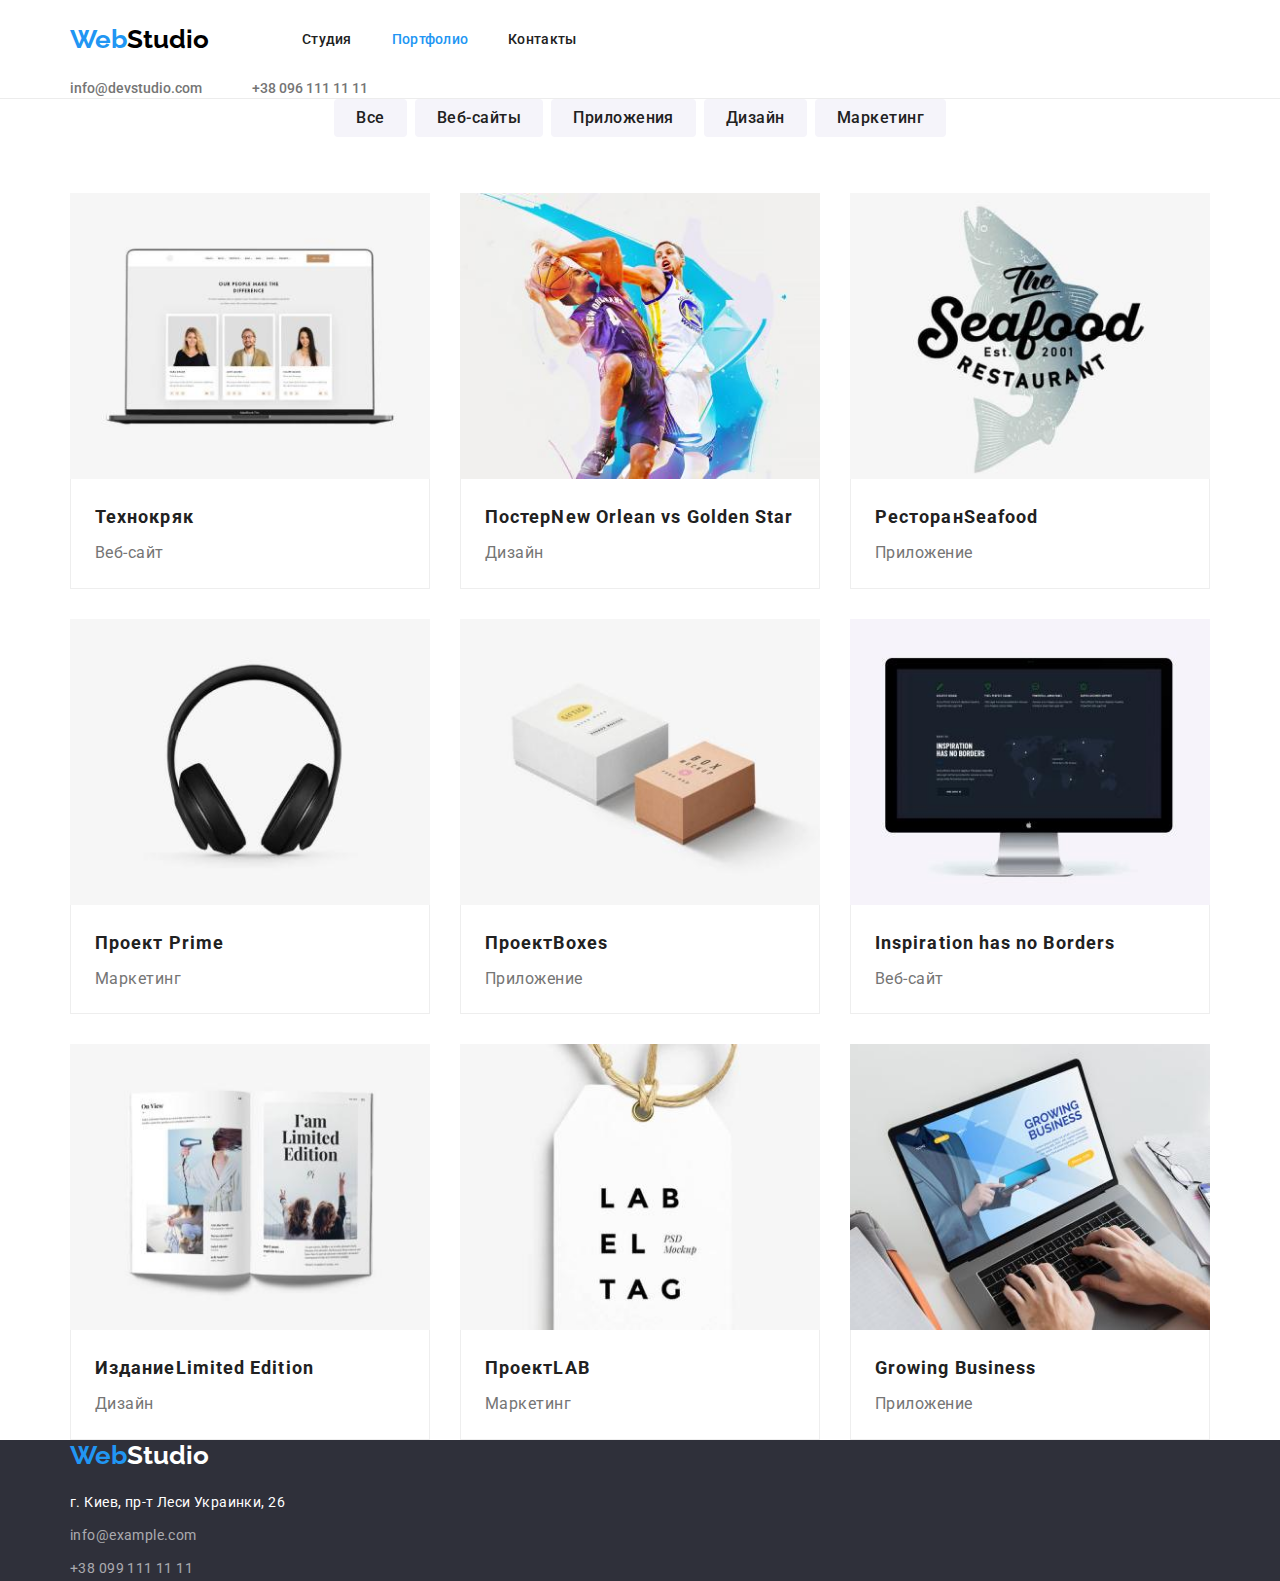
==== portfolio.html @ c49f4e54 "hm" ====
<!DOCTYPE html>
    <html lang="en">
        <head>
            <meta charset="UTF-8" />
            <meta http-equiv="X-UA-Compatible" content="IE=edge" />
            <meta name="viewport" content="width=device-width, initial-scale=1.0" />
            <link href="https://fonts.googleapis.com/css2?family=Raleway:wght@700&family=Roboto:wght@400;500;700;900&display=swap" rel="stylesheet" />
            <link rel="stylesheet" href="https://cdnjs.cloudflare.com/ajax/libs/modern-normalize/1.1.0/modern-normalize.min.css" />
            <link rel="stylesheet" href="./css/styles.css" />
            <title>Portfolio</title>
        </head>
        <body>
            <header>
                <div class="container nav">
                <nav class="main-nav">
                    <a href="/" class="logo link"> <span class="logo-blue">Web</span>Studio</a>
                    <!----------------- Navigation to other pages ------------------->
                    <ul class="site-nav list">
                        <li class="item"><a href="./index.html" class="site-nav-link link">Студия</a></li>
                        <li class="item"><a href="./portfolio.html" class="site-nav-link current link">Портфолио</a></li>
                        <li class="item"><a href="" class="site-nav-link link">Контакты</a></li>
                    </ul>
                </nav>
                <ul class="contacts list">
                    <li class="item"><a href="mailto:info@devstudio.com" class="contacts-link link">info@devstudio.com</a></li>
                    <li class="item"><a href="tel:+380961111111" class="contacts-link link">+38 096 111 11 11</a></li>
                </ul>
            </div>
            </header>
            <main>
                <section class="projects">
                    <h1 class="visually-hidden">Наши проекты</h1>
                    <ul class="filters list">
                        <li class="item"><button class="btn filter" type="button">Все</button></li>
                        <li class="item"><button class="btn filter" type="button">Веб-сайты</button></li>
                        <li class="item"><button class="btn filter" type="button">Приложения</button></li>
                        <li class="item"><button class="btn filter" type="button">Дизайн</button></li>
                        <li class="item"><button class="btn filter" type="button">Маркетинг</button></li>
                    </ul>
                    <!--Portfolio-->
                    <div class="container">
                        <ul class="portfolio list">
                        <li class="portfolio-item">
                            <img src="./images/img-portfolio-1.jpeg" alt="Проект вебсайт" width="370" />
                            <div class="border">
                                <h3 class="item-title">Технокряк</h3>
                                <p  class="item-text">Веб-сайт</p>
                            </div>
                        </li>
                        <li class="portfolio-item">
                            <img src="./images/img-portfolio-2.jpeg" alt="Проект дизайн" width="370" />
                            <div class="border">
                                <h3 class="item-title">Постер<span lang="en">New Orlean vs Golden Star</span></h3>
                                <p class="item-text">Дизайн</p>
                            </div>
                        </li>
                        <li class="portfolio-item">
                            <img src="./images/img-portfolio-3.jpeg" alt="Проект приложение" width="370" />
                            <div class="border">
                                <h3 class="item-title">Ресторан<span lang="en">Seafood </span></h3>
                                <p class="item-text">Приложение</p>
                            </div>
                        </li>
                        <li class="portfolio-item">
                            <img src="./images/img-portfolio-4.jpeg" alt="Проект маркетинга" width="370" />
                            <div class="border">
                                <h3 class="item-title">Проект<span lang="en"> Prime</span> </h3>
                                <p class="item-text">Маркетинг</p>
                            </div>
                        </li>
                        <li class="portfolio-item">
                            <img src="./images/img-portfolio-5.jpeg" alt="Проект приложение" width="370" />
                            <div class="border">
                                <h3 class="item-title">Проект<span lang="en">Boxes</span></h3>
                                <p class="item-text">Приложение</p>
                            </div>
                        </li>
                        <li class="portfolio-item">
                            <img src="./images/img-portfolio-6.jpeg" alt="Проект вебсайт width="370" />
                            <div class="border">
                                <h3 class="item-title" lang="en">Inspiration has no Borders</h3>
                                <p class="item-text">Веб-сайт</p>
                            </div>
                        </li>
                        <li class="portfolio-item">
                            <img src="./images/img-portfolio-7.jpeg" alt="Проект дизайн" width="370"/>
                            <div class="border">
                                <h3 class="item-title">Издание<span lang="en">Limited Edition</span></h3>
                                <p class="item-text">Дизайн</p>
                            </div>
                        </li>
                        <li class="portfolio-item">
                            <img src="./images/img-portfolio-8.jpeg" alt="Проект маркетинга" width="370"/>
                            <div class="border">
                                <h3 class="item-title">Проект<span lang="en">LAB</span></h3>
                                <p class="item-text">Маркетинг</p>
                            </div>
                        </li>
                        <li class="portfolio-item">
                            <img src="./images/img-portfolio-9.jpeg" alt="Проект приложение" width="370"/>
                            <div class="border">
                                <h3 class="item-title" lang="en">Growing Business</h3>
                                <p class="item-text">Приложение</p>
                            </div>
                        </li>
                        </ul>
                    </div>
                </section>
            </main>
            <footer>
                <div class="container">
                        <a href="/" class="logo link"><span class="logo-blue">Web</span>Studio</a>
                    <address>
                        <ul class="address list">
                            <li class="item"><a class="footer-contacts map link" href="https://goo.gl/maps/9mpPfmxmQBcLzHdZ9">г. Киев, пр-т Леси Украинки, 26</a>
                            </li>
                            <li class="item"><a class="footer-contacts link" href="info@example.com">info@example.com</a>
                            </li>
                            <li class="item"><a class="footer-contacts link" href="tel:+380991111111">+38 099 111 11 11</a>
                            </li>
                        </ul>
                    </address>
                </div>
            </footer>
        </body>
    </html
---- css/styles.css ----
:root {
/*  variables letter-spacing: 0.06em; letter-spacing: 0.02em;*/
    --main-color: #212121;
    --secondary-color: #757575;
    --accent-color: #2196f3;
    --btn-color: #F5F4FA;
    --bg-color: #2F303A;
}

body {
    margin: 0;
    font-family: "Roboto", "Arial", sans-serif;
    color: var(--main-color);
    font-style: 400;
}

h1,h2,h3,p,ul {
    margin: 0;
    padding: 0;
}

img {
    display: block;
    max-width: 100%;
}

.link {
  text-decoration: none; /* Отменяем подчеркивание у ссылки */
}

.list {
    list-style: none; /* Отменяем точки у списка */
    padding: 0;
    margin: 0;
}

.visually-hidden {
    position: absolute;
    white-space: nowrap;
    width: 1px;
    height: 1px;
    overflow: hidden;
    border: 0;
    padding: 0;
    clip: rect(0 0 0 0);
    clip-path: inset(50%);
    margin: -1px;
}

.container {
    margin-left: auto;
    margin-right: auto;
    padding-right: 15px;
    padding-left: 15px;
    width: 1170px;
}

.section {
    text-align: center;
    padding-top: 94px;
    padding-bottom: 94px;
    outline: 2px solid blue;
    background-color: yellow;
}
 /* --------------------------------------------------  Header  -------------------------------- */
header {
    border-bottom: 1px solid #ECECEC;
}
.logo {
    margin-right: 93px;
    font-family: "Raleway","Arial", sans-serif;
    font-weight: 700;
    font-size: 26px;
    line-height: 1.2;
    color:#000000;
}
.logo-blue {
    color: var(--accent-color);
}

/* Site navigation */
.header {
    display: flex;
    align-items: center;
}
.main-nav {
    display: flex;
    align-items: center;
}
.site-nav {
    display: flex;
}

.site-nav .item:not(:last-child) {
    margin-right: 40px;
}
.site-nav-link {
    display: block;
    padding-top: 32px;
    padding-bottom: 32px;
    
    color: var(--main-color);
    font-weight: 500;
    font-size: 14px;
    line-height: 1.1;
    letter-spacing: 0.02em;
}
.site-nav .item:last-child {
    margin-right: 331px;
}
.current{
    color: var(--accent-color)
}
.site-nav-link:hover,
.site-nav-link:focus {
    color: var(--accent-color);
}

/* Contacts */
.contacts {
    display: flex;
}
.contacts .item + .item {
    margin-left: 50px;
}
.contacts-link {
    font-weight: 500;
    font-size: 14px;
    line-height: 1.1;
    color: var(--secondary-color);
}
.contacts-link:hover,
.contacts-link:focus {
    color: var(--accent-color);
}

/* --------------------------------------------- Hero -----------------------------------------*/
.hero {
    padding-top: 200px;
    padding-right: 452px;
    padding-bottom: 200px;
    padding-left: 425px;

}
.hero-title {
    margin-bottom: 30px;

    font-weight: 900;
    font-size: 44px;
    line-height: 1.36;
    text-align: center;
    letter-spacing: 0.06em;
    text-transform: uppercase;
}


/* ---------------------------------------------- Features -------------------------------------*/
.features-list {
    display: flex;
}
.features-list .item {
    width: 270px;
}
.features-list .item:not(:last-child){
    margin-right: 30px;
}

.features-title {
    margin-bottom: 10px;

    font-weight: 700;
    font-size: 14px;
    line-height: 1.14;
    letter-spacing: 0.03em;
    text-transform: uppercase;
    text-align: left;
}

.text {
    font-size: 14px;
    line-height: 1.71;
    letter-spacing: 0.03em;
    text-align: left;
    color: var(--secondary-color);
}

/* ----------------------------------------------- What we do section ------------------------ */
.products {
    display: flex;
}
.products .item {
    width: 370px;
}
.products .item:not(:last-child){
    margin-right: 30px;
}
.section-title {
    margin-bottom: 50px;

    font-weight: 700;
    font-size: 36px;
    line-height: 1.16;
    text-align: center;
    letter-spacing: 0.03em;
}


/* ------------------------------------------------ Team section ---------------------------------------*/

.team-section {
    background: #F5F4FA;
}
.team {
    display: flex;
}
.team .item {
    width: 270px;
}
.team .item:not(:last-child){
    margin-right: 30px;
}
.team-title {
    margin-bottom: 10px;
    font-weight: 500;
    font-size: 16px;
    line-height: 1.18;
    text-align: center;
    letter-spacing: 0.03em;

color: #212121;
}
.team-text{
    font-size: 16px;
    line-height: 1.18;
    text-align: center;
    letter-spacing: 0.03em;
    font-weight: 400;

    color: var(--secondary-color)
}
.team-border {
    padding-top: 30px; 
    padding-bottom: 30px;
    background: #FFFFFF;

    box-shadow: 0px 1px 3px rgba(0, 0, 0, 0.12), 0px 1px 1px rgba(0, 0, 0, 0.14), 0px 2px 1px rgba(0, 0, 0, 0.2);
    border-radius: 0px 0px 4px 4px;
}

/*----------------------- Buttons----------------------------- */
.btn {
    display: inline-block;
    color: #FFFFFF;
    background-color: var(--accent-color);
    font-family: "Roboto", "Arial", sans-serif;
    font-weight: 700;
    font-size: 16px;
    line-height: 1.87;
    letter-spacing: 0.06em;
    cursor: pointer;
    border-radius: 4px;
    text-decoration: none;
    border: none;
    text-align: center;

}
.primary {
    min-width: 200px;
    padding: 10px 32px;
    box-shadow: 0px 4px 4px rgba(0, 0, 0, 0.15);
}

.filter{
    color: var(--main-color);

    background-color: var(--btn-color);
    padding: 6px 22px;
    min-width: 73px;
    font-weight: 500;
    font-size: 16px;
    line-height: 1.62;
    letter-spacing: 0.03em;
}

.btn:hover, .btn:focus {
    color: #FFFFFF ;
    background-color:var(--accent-color);
}
.filter:hover, filter:focus {
    box-shadow: 0px 3px 1px rgba(0, 0, 0, 0.1), 0px 1px 2px rgba(0, 0, 0, 0.08), 0px 2px 2px rgba(0, 0, 0, 0.12);
}

/* -----------------------------------------  Portfolio section--------------------------------- */
.filters {
    display: flex;
    justify-content: center;
    margin-bottom: 56px;
}
.filters .item{
    margin-right: 8px;
}
.filters .item:last-child {
    margin-right: 0;
}

.portfolio {
display: flex;
flex-wrap: wrap;
}
.portfolio-item {
    width: calc((100% - 60px) / 3);
    margin-right: 30px;
    margin-bottom: 30px;
}
.portfolio-item:nth-child(3n){
    margin-right: 0;
}
.portfolio-item:nth-last-child(-n + 3) {
    margin-bottom: 0;
}
.portfolio-item .item-title {
    margin-bottom: 4px;
    }

.item-title {
    font-weight: 700;
    font-size: 18px;
    line-height: 2;
    letter-spacing: 0.06em;
}
.item-text {
    font-size: 16px;
    line-height: 1.8;
    letter-spacing: 0.03em;
    color: var(--secondary-color);
}
.border {
    border-left: 1px solid #EEEEEE;
    border-right: 1px solid #EEEEEE;
    border-bottom: 1px solid #EEEEEE;
    padding: 20px 24px;
}

/* -----------------------------------------------  Footer -------------------------------------- */
footer {
    background-color: var(--bg-color);
}
.footer-contacts{
    display: block;
    font-size: 14px;
    line-height: 1.71;
    letter-spacing: 0.03em;
    font-style: normal;
    color: rgba(255, 255, 255, 0.6);
    }
    .address .item:not(:last-child) {
    margin-bottom: 9px;
}

.map {
    color: #ffffff;
}

.footer-contacts:hover,
.footer-contacts:focus{
    color: var(--accent-color);
}

footer .logo{
    color: #ffffff;
    display: block;
    margin-bottom: 20px;
}
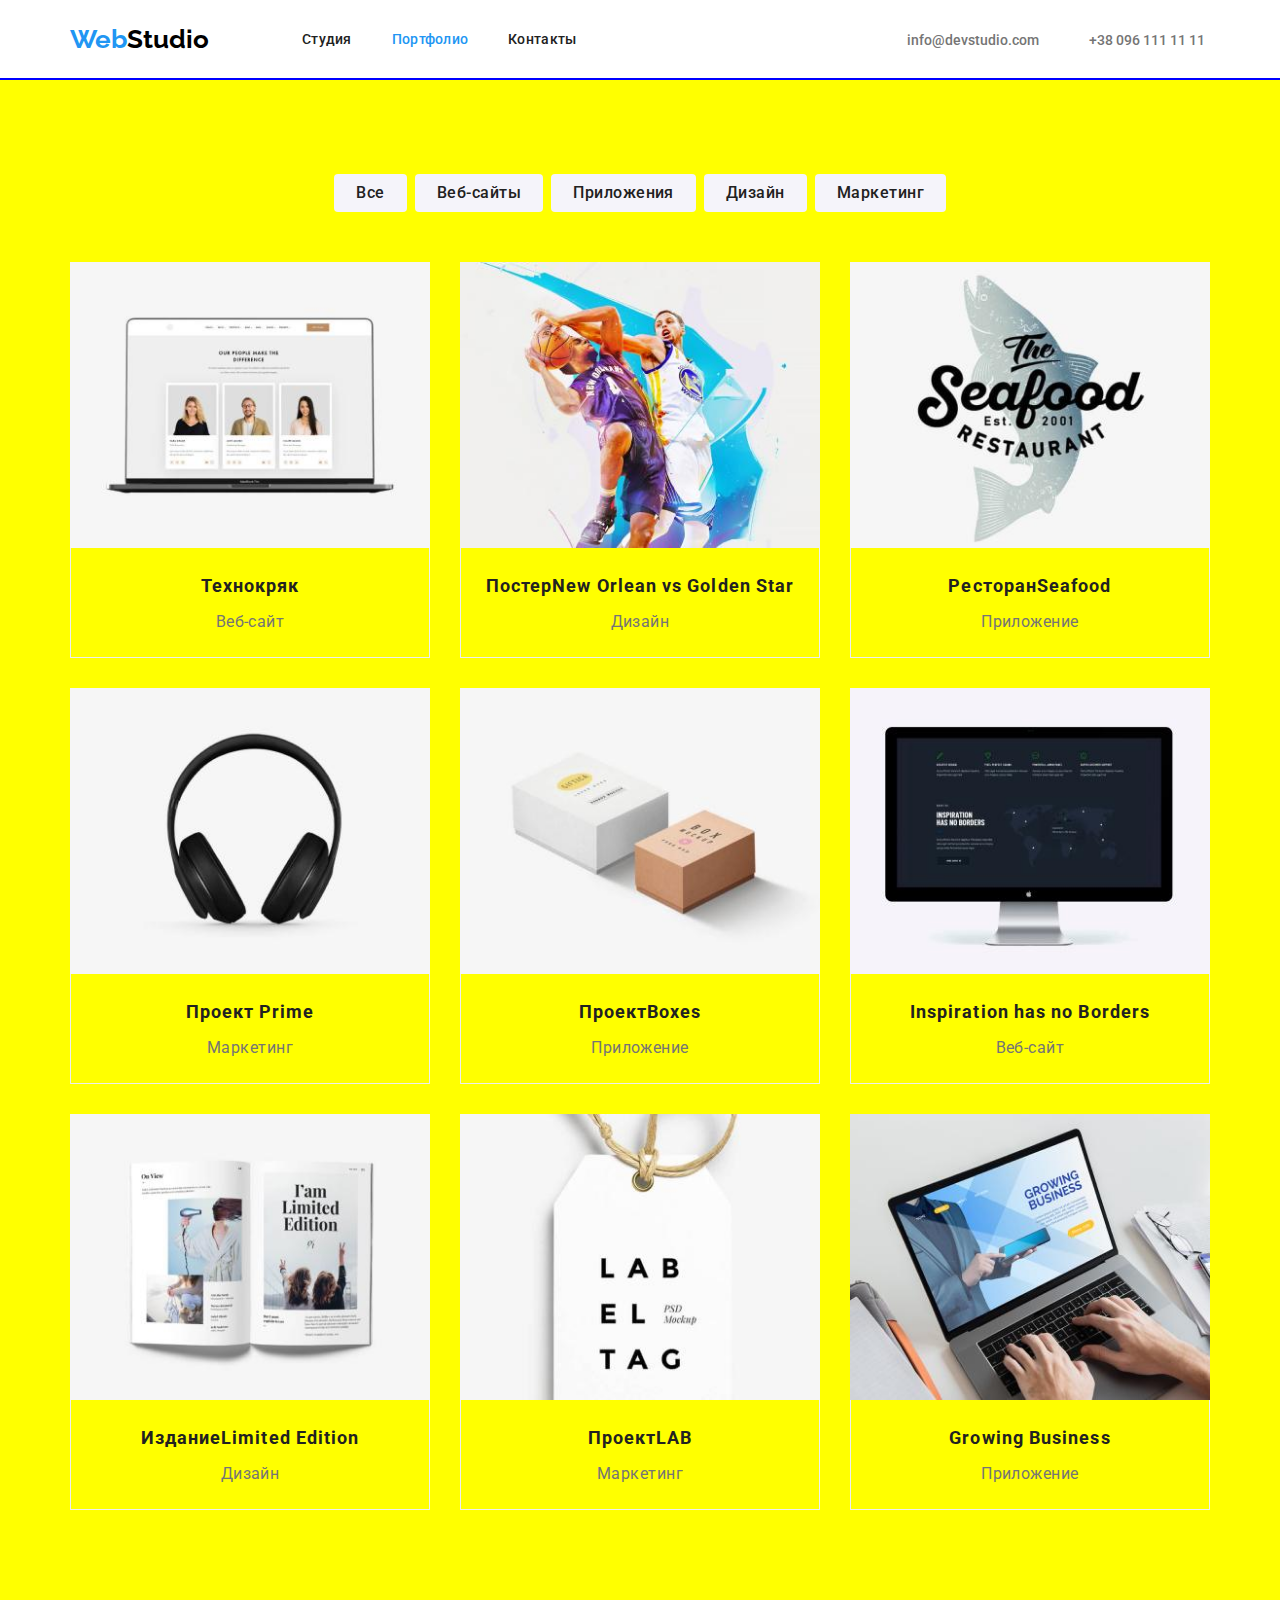
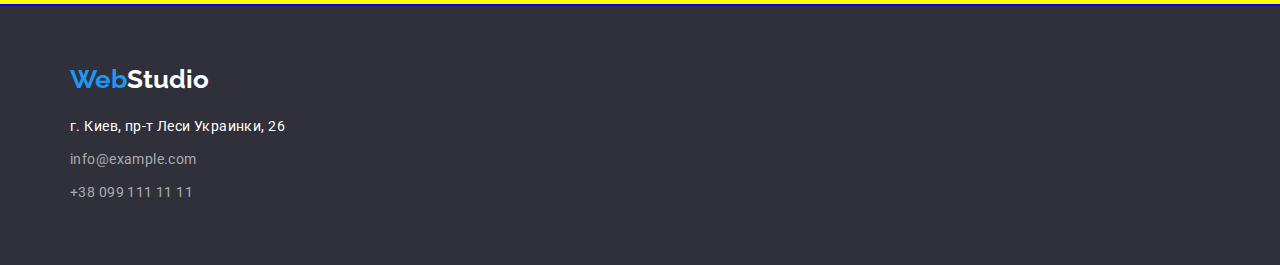
==== commit d8254b96: "fixed section" ====
--- a/portfolio.html
+++ b/portfolio.html
@@ -11,7 +11,7 @@
         </head>
         <body>
             <header>
-                <div class="container nav">
+                <div class="container header">
                 <nav class="main-nav">
                     <a href="/" class="logo link"> <span class="logo-blue">Web</span>Studio</a>
                     <!----------------- Navigation to other pages ------------------->
@@ -28,7 +28,8 @@
             </div>
             </header>
             <main>
-                <section class="projects">
+                <section class="section">
+                    <div class="container">
                     <h1 class="visually-hidden">Наши проекты</h1>
                     <ul class="filters list">
                         <li class="item"><button class="btn filter" type="button">Все</button></li>
@@ -38,7 +39,6 @@
                         <li class="item"><button class="btn filter" type="button">Маркетинг</button></li>
                     </ul>
                     <!--Portfolio-->
-                    <div class="container">
                         <ul class="portfolio list">
                         <li class="portfolio-item">
                             <img src="./images/img-portfolio-1.jpeg" alt="Проект вебсайт" width="370" />
--- a/css/styles.css
+++ b/css/styles.css
@@ -11,7 +11,9 @@
     margin: 0;
     font-family: "Roboto", "Arial", sans-serif;
     color: var(--main-color);
-    font-style: 400;
+    font-style: normal;
+    font-weight: 400;
+
 }
 
 h1,h2,h3,p,ul {
@@ -139,7 +141,8 @@
     padding-top: 200px;
     padding-right: 452px;
     padding-bottom: 200px;
-    padding-left: 425px;
+    padding-left: 452px;
+    background: #2F303A;
 
 }
 .hero-title {
@@ -151,6 +154,8 @@
     text-align: center;
     letter-spacing: 0.06em;
     text-transform: uppercase;
+
+    color: #FFFFFF;
 }
 
 
@@ -294,7 +299,7 @@
 .filters {
     display: flex;
     justify-content: center;
-    margin-bottom: 56px;
+    margin-bottom: 50px;
 }
 .filters .item{
     margin-right: 8px;
@@ -343,17 +348,22 @@
 
 /* -----------------------------------------------  Footer -------------------------------------- */
 footer {
+    padding-top: 60px;
+    padding-bottom: 60px;
+
     background-color: var(--bg-color);
 }
 .footer-contacts{
     display: block;
+
+    font-style: normal;
     font-size: 14px;
     line-height: 1.71;
     letter-spacing: 0.03em;
-    font-style: normal;
     color: rgba(255, 255, 255, 0.6);
     }
-    .address .item:not(:last-child) {
+
+.address .item:not(:last-child) {
     margin-bottom: 9px;
 }
 
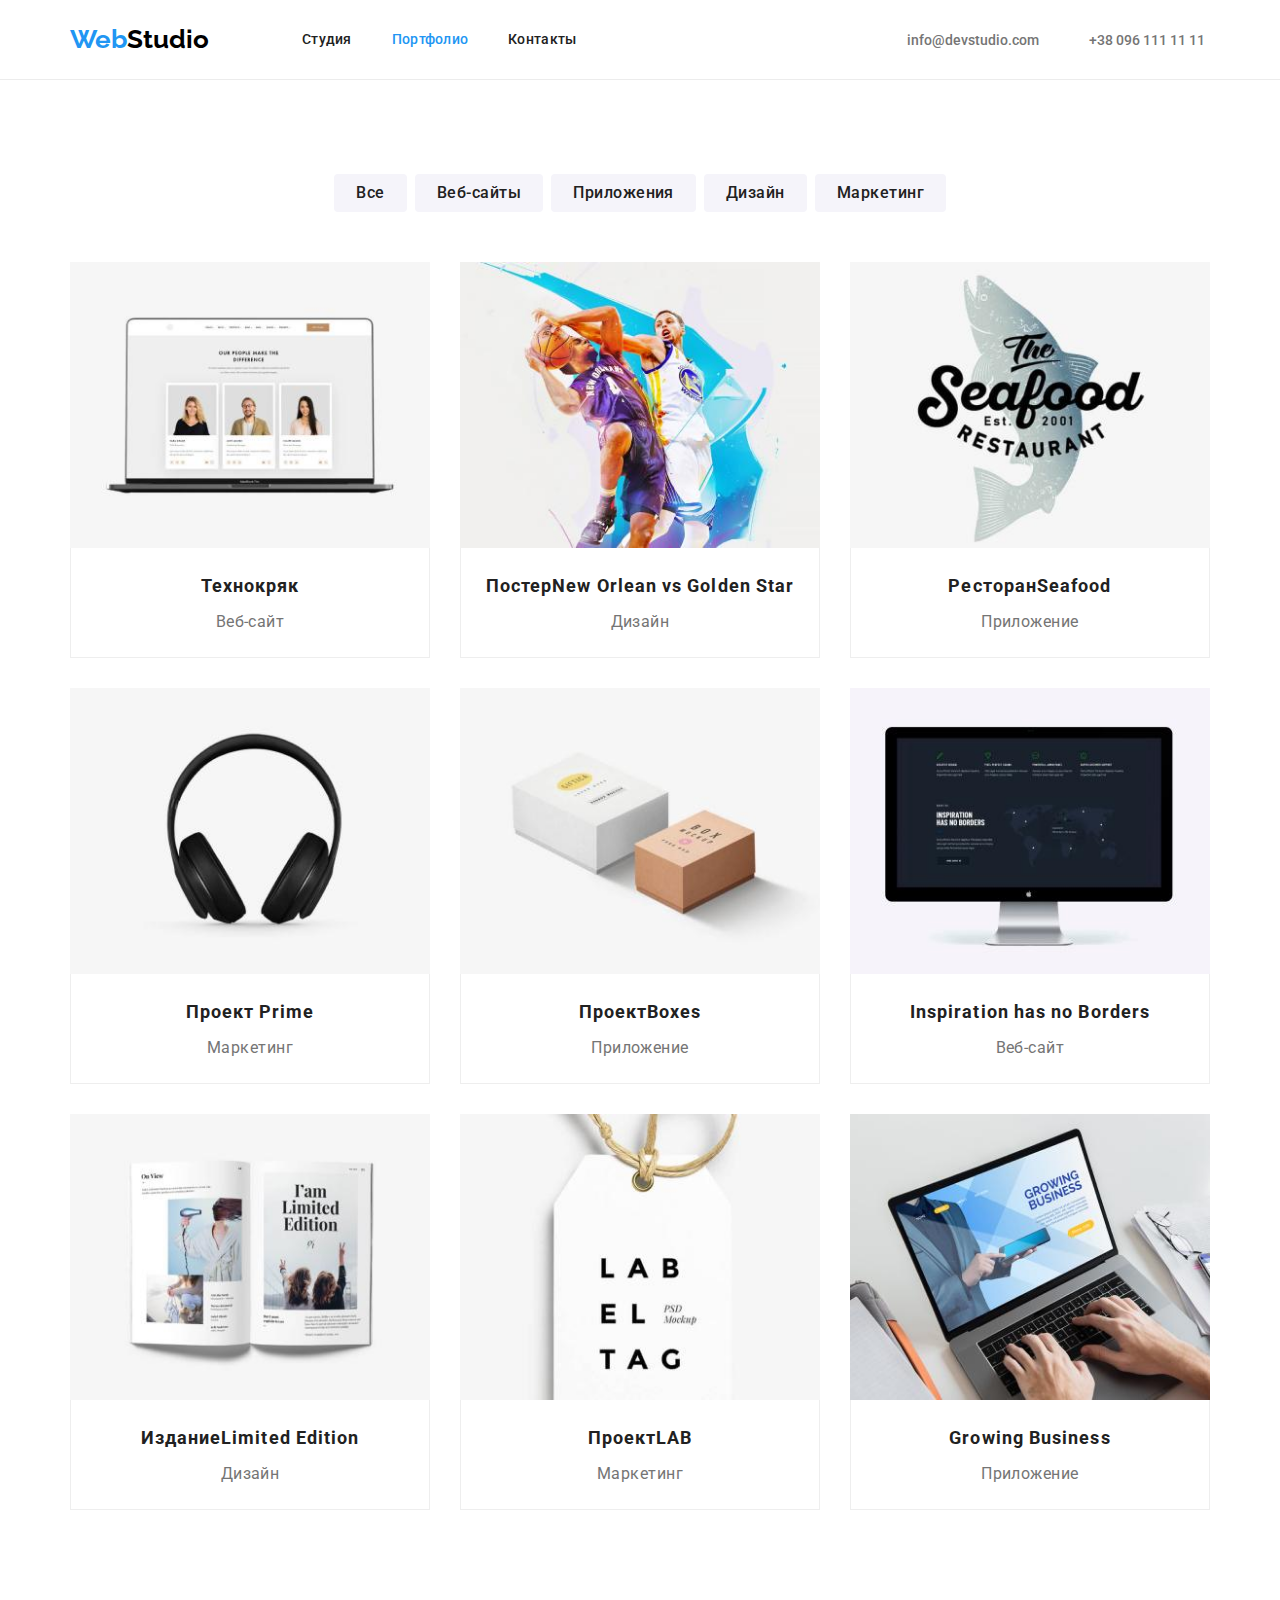
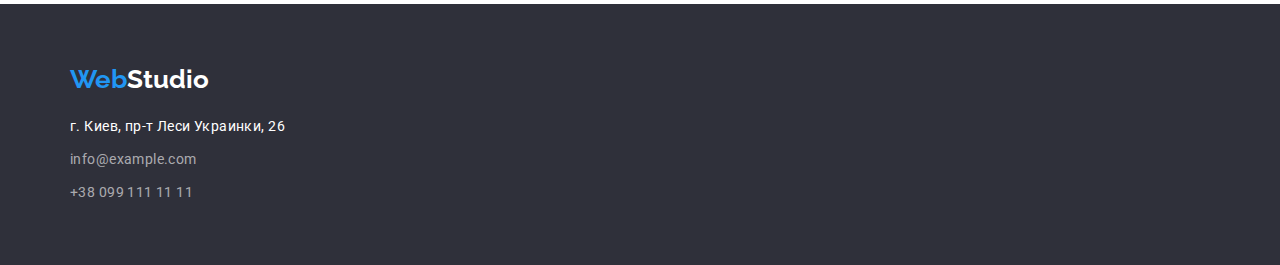
==== commit a090a661: "fixed feature section" ====
--- a/portfolio.html
+++ b/portfolio.html
@@ -41,7 +41,7 @@
                     <!--Portfolio-->
                         <ul class="portfolio list">
                         <li class="portfolio-item">
-                            <img src="./images/img-portfolio-1.jpeg" alt="Проект вебсайт" width="370" />
+                            <img src="./images/img-portfolio-1.jpeg" alt="Проект вебсайт" width= "370" />
                             <div class="border">
                                 <h3 class="item-title">Технокряк</h3>
                                 <p  class="item-text">Веб-сайт</p>
@@ -76,7 +76,7 @@
                             </div>
                         </li>
                         <li class="portfolio-item">
-                            <img src="./images/img-portfolio-6.jpeg" alt="Проект вебсайт width="370" />
+                            <img src="./images/img-portfolio-6.jpeg" alt="Проект вебсайт" width="370" />
                             <div class="border">
                                 <h3 class="item-title" lang="en">Inspiration has no Borders</h3>
                                 <p class="item-text">Веб-сайт</p>
@@ -123,4 +123,4 @@
                 </div>
             </footer>
         </body>
-    </html+    </html>--- a/css/styles.css
+++ b/css/styles.css
@@ -61,8 +61,6 @@
     text-align: center;
     padding-top: 94px;
     padding-bottom: 94px;
-    outline: 2px solid blue;
-    background-color: yellow;
 }
  /* --------------------------------------------------  Header  -------------------------------- */
 header {
@@ -139,12 +137,10 @@
 /* --------------------------------------------- Hero -----------------------------------------*/
 .hero {
     padding-top: 200px;
-    padding-right: 452px;
     padding-bottom: 200px;
-    padding-left: 452px;
-    background: #2F303A;
-
-}
+    background-color: var(--bg-color);
+}
+
 .hero-title {
     margin-bottom: 30px;
 
@@ -160,6 +156,9 @@
 
 
 /* ---------------------------------------------- Features -------------------------------------*/
+.feature-section {
+    padding-bottom:0;
+}
 .features-list {
     display: flex;
 }
